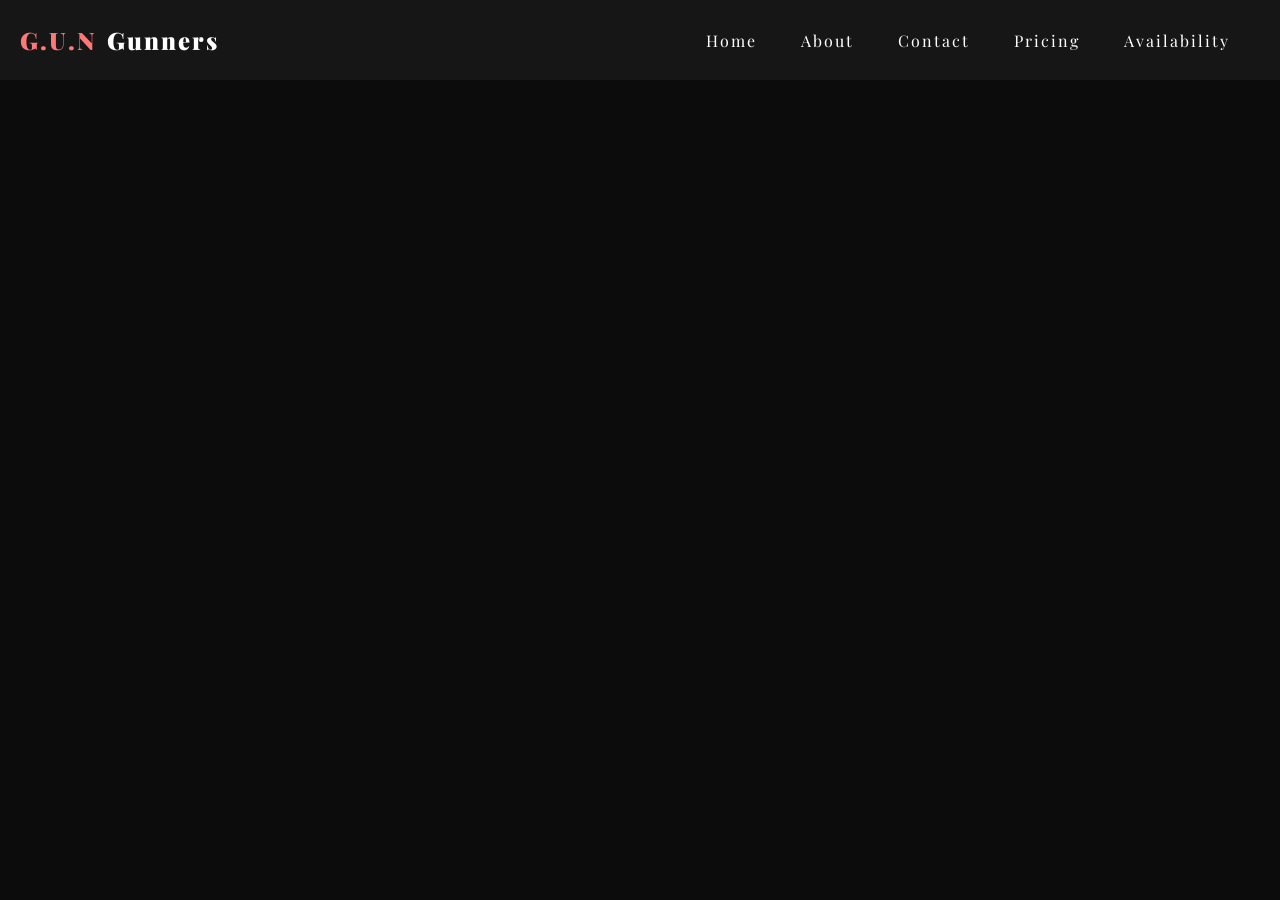
==== Pages/about.html @ 261d213e "InitialPush" ====
<!doctype html>
<html lang="en">
  <head>
    <meta charset="UTF-8" />
    <meta name="viewport" content="width=device-width, initial-scale=1.0" />
    <title>GUN | About</title>
    <link rel="stylesheet" href="../Styles/general.css" />
    <link rel="stylesheet" href="../Styles/loader.css" />
    <script src="../Javascript/loader.js"></script>
    <!--Fonts-->
    <link rel="preconnect" href="https://fonts.googleapis.com" />
    <link rel="preconnect" href="https://fonts.gstatic.com" crossorigin />
    <link
      href="https://fonts.googleapis.com/css2?family=Playfair+Display:ital,wght@0,400..900;1,400..900&display=swap"
      rel="stylesheet"
    />
  </head>
  <body>
    <div id="loader">
      <div class="spinner">
        <img
          src="https://static.vecteezy.com/system/resources/previews/036/646/696/non_2x/gun-free-vector.png"
          alt="Loading Icon"
        />
      </div>
    </div>
    <div class="nav">
      <h1 class="gun">G.U.N</h1>
      <h1>Gunners</h1>
      <div class="navright">
        <a href="./home.html">Home</a>
        <a href="">About</a>
        <a href="">Contact</a>
        <a href="">Pricing</a>
        <a href="">Availability</a>
      </div>
    </div>
  </body>
</html>
---- Styles/general.css ----
body {
    margin: 0;
    padding: 0;
     font-family: "Playfair Display", serif;
    background-color: rgb(12, 12, 12);
    color: white;
}

.nav {
    background-color: rgb(22, 22, 22);
    padding: 10px;
    margin: 0px;
    display: flex;
    align-items: center;
    height: 60px;
}

.nav h1 {
    margin-left: 10px;
    font-size: 1.5em;
    font-weight: 900;
    letter-spacing: 2px;
}

 .gun{
    color: rgb(255, 120, 120);
    margin-left: 20px;
    font-weight: 700;
    letter-spacing: 2px;
}

.nav a {
    color: white;
    text-decoration: none;
    margin-right: 40px;
    font-size: 1em;
    font-weight: 400;
    letter-spacing: 2px;
}

.navright {
    margin-left: auto;
    float: right;
}

.nav a:hover {
    text-decoration: underline;
}
---- Styles/loader.css ----
#loader {
    width: 100%;
    height: 100%;
  position: fixed;
  inset: 0;
  display: flex;
  align-items: center;
  justify-content: center;
  z-index: 9999;
  background-color: rgb(0, 0, 0);
  transition: opacity 0.4s ease, visibility 0.4s ease;
}

#loader.hidden {
  opacity: 0;
  visibility: hidden;
}

.spinner {
  border: 8px solid #1a1a1a;
  border-radius: 50%;
  animation: backspin 1.5s cubic-bezier(0.4, 0, 0.2, 1) infinite;
}

.spinner img{
  width: auto;
  height: 100px;
  border-top-color: #ffffff4f;
  border-radius: 50%;
  animation: spin 1.5s cubic-bezier(0.4, 0, 0.2, 1) infinite;
}

@keyframes spin {
  to { transform: rotate(720deg); }
}

@keyframes backspin {
  to { transform: rotate(-360deg); }
}
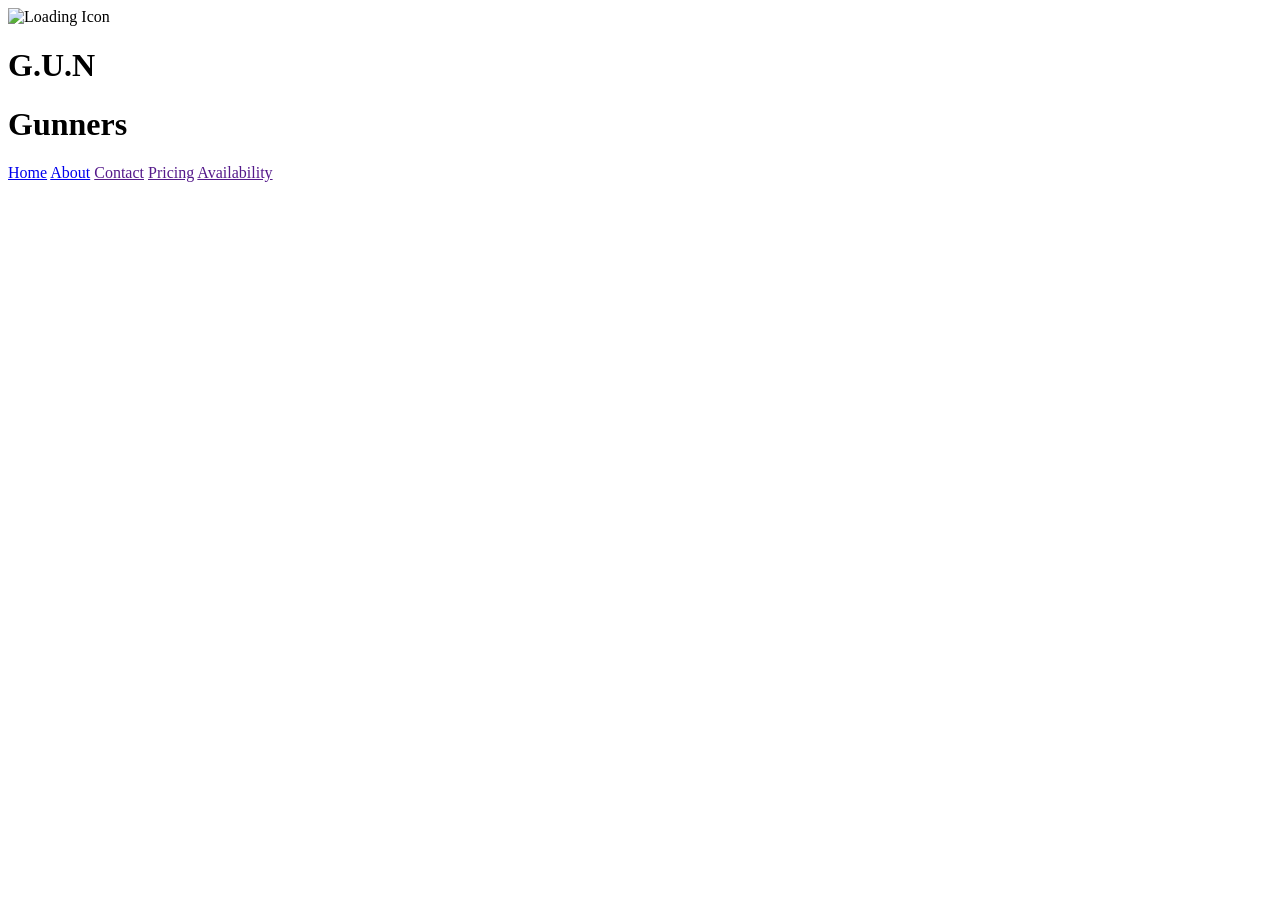
==== commit 8988ff5d: "Update about page title and links Rename page title to 'GUN | Gunners' and correct resource and navi" ====
--- a/Pages/about.html
+++ b/Pages/about.html
@@ -3,10 +3,10 @@
   <head>
     <meta charset="UTF-8" />
     <meta name="viewport" content="width=device-width, initial-scale=1.0" />
-    <title>GUN | About</title>
-    <link rel="stylesheet" href="../Styles/general.css" />
-    <link rel="stylesheet" href="../Styles/loader.css" />
-    <script src="../Javascript/loader.js"></script>
+    <title>GUN | Gunners</title>
+    <link rel="stylesheet" href="Styles/general.css" />
+    <link rel="stylesheet" href="Styles/loader.css" />
+    <script src="Javascript/loader.js"></script>
     <!--Fonts-->
     <link rel="preconnect" href="https://fonts.googleapis.com" />
     <link rel="preconnect" href="https://fonts.gstatic.com" crossorigin />
@@ -28,8 +28,8 @@
       <h1 class="gun">G.U.N</h1>
       <h1>Gunners</h1>
       <div class="navright">
-        <a href="./home.html">Home</a>
-        <a href="">About</a>
+        <a href="./index.html">Home</a>
+        <a href="Pages/about.html">About</a>
         <a href="">Contact</a>
         <a href="">Pricing</a>
         <a href="">Availability</a>
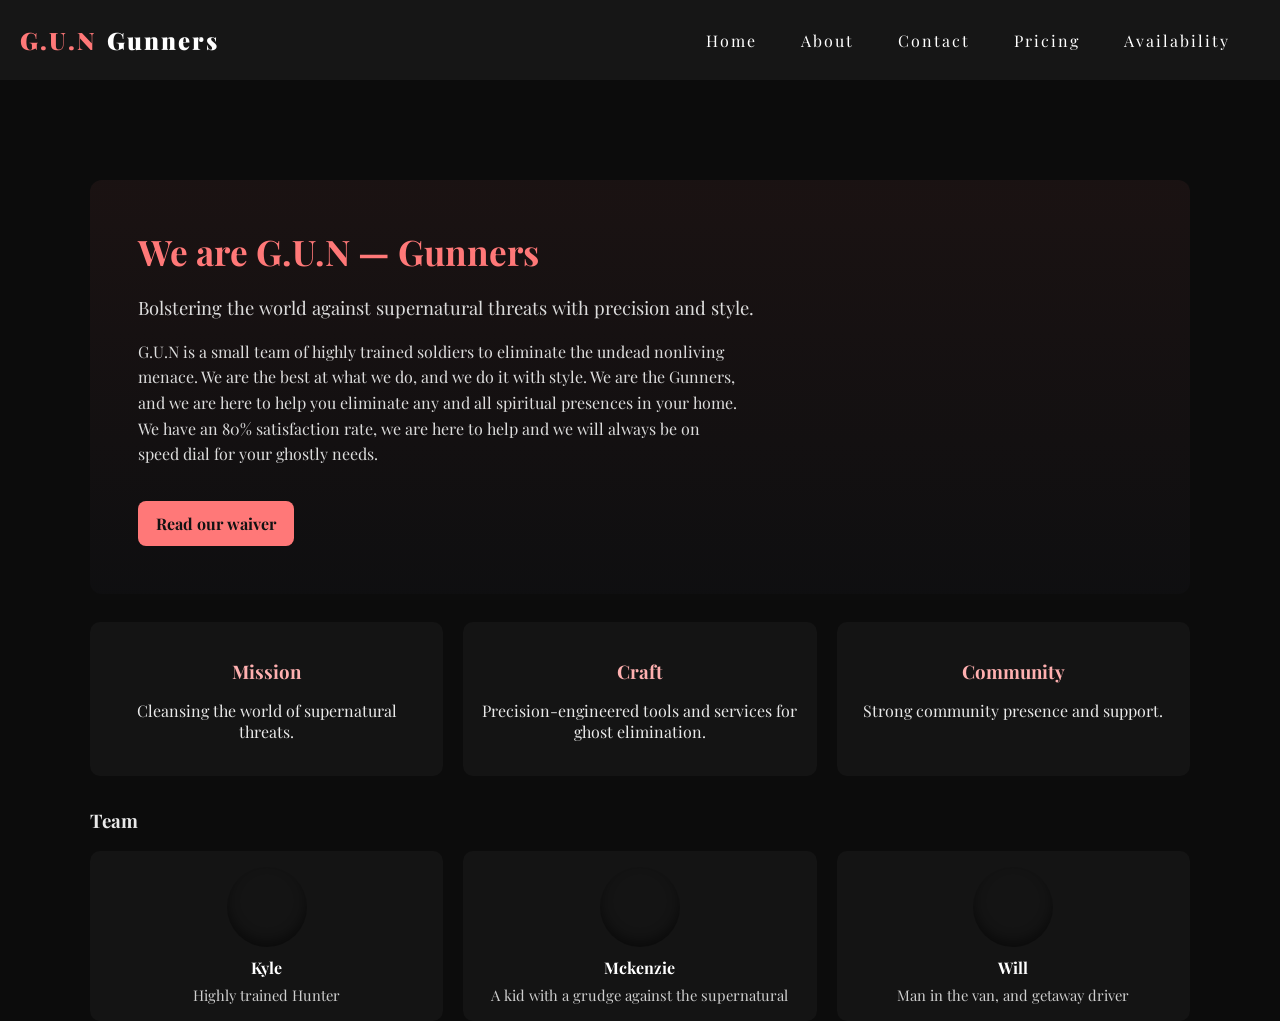
==== commit cf0e69f0: "Add About page, styles, and waiver asset Introduce a full About page and supporting styles: add Page" ====
--- a/Pages/about.html
+++ b/Pages/about.html
@@ -4,9 +4,10 @@
     <meta charset="UTF-8" />
     <meta name="viewport" content="width=device-width, initial-scale=1.0" />
     <title>GUN | Gunners</title>
-    <link rel="stylesheet" href="Styles/general.css" />
-    <link rel="stylesheet" href="Styles/loader.css" />
-    <script src="Javascript/loader.js"></script>
+    <link rel="stylesheet" href="../Styles/general.css" />
+    <link rel="stylesheet" href="../Styles/about.css" />
+    <link rel="stylesheet" href="../Styles/loader.css" />
+    <script src="../Javascript/loader.js"></script>
     <!--Fonts-->
     <link rel="preconnect" href="https://fonts.googleapis.com" />
     <link rel="preconnect" href="https://fonts.gstatic.com" crossorigin />
@@ -28,12 +29,70 @@
       <h1 class="gun">G.U.N</h1>
       <h1>Gunners</h1>
       <div class="navright">
-        <a href="./index.html">Home</a>
-        <a href="Pages/about.html">About</a>
+        <a href="../index.html">Home</a>
+        <a href="../Pages/about.html">About</a>
         <a href="">Contact</a>
         <a href="">Pricing</a>
         <a href="">Availability</a>
       </div>
     </div>
+    <main class="about">
+      <section class="about-hero">
+        <div class="about-inner">
+          <h2>We are G.U.N — Gunners</h2>
+          <p class="lead">
+            Bolstering the world against supernatural threats with precision and
+            style.
+          </p>
+          <p>
+            G.U.N is a small team of highly trained soldiers to eliminate the
+            undead nonliving menace. We are the best at what we do, and we do it
+            with style. We are the Gunners, and we are here to help you
+            eliminate any and all spiritual presences in your home. We have an
+            80% satisfaction rate, we are here to help and we will always be on
+            speed dial for your ghostly needs.
+          </p>
+          <a class="cta" href="../Assets/GUNNERS_Waiver_Simplified.docx"
+            >Read our waiver</a
+          >
+        </div>
+      </section>
+
+      <section class="about-values">
+        <div class="value">
+          <h3>Mission</h3>
+          <p>Cleansing the world of supernatural threats.</p>
+        </div>
+        <div class="value">
+          <h3>Craft</h3>
+          <p>Precision-engineered tools and services for ghost elimination.</p>
+        </div>
+        <div class="value">
+          <h3>Community</h3>
+          <p>Strong community presence and support.</p>
+        </div>
+      </section>
+
+      <section class="team">
+        <h3>Team</h3>
+        <div class="team-grid">
+          <div class="member">
+            <div class="avatar1" aria-hidden="true"></div>
+            <strong>Kyle</strong>
+            <span>Highly trained Hunter</span>
+          </div>
+          <div class="member">
+            <div class="avatar2" aria-hidden="true"></div>
+            <strong>Mckenzie</strong>
+            <span>A kid with a grudge against the supernatural</span>
+          </div>
+          <div class="member">
+            <div class="avatar3" aria-hidden="true"></div>
+            <strong>Will</strong>
+            <span>Man in the van, and getaway driver</span>
+          </div>
+        </div>
+      </section>
+    </main>
   </body>
 </html>
--- a/Styles/general.css
+++ b/Styles/general.css
@@ -0,0 +1,54 @@
+body {
+    margin: 0;
+    padding: 0;
+     font-family: "Playfair Display", serif;
+    background-color: rgb(12, 12, 12);
+    color: white;
+}
+
+.nav {
+    background-color: rgb(22, 22, 22);
+    padding: 10px;
+    margin: 0px;
+    display: flex;
+    align-items: center;
+    height: 60px;
+}
+
+.nav h1 {
+    margin-left: 10px;
+    font-size: 1.5em;
+    font-weight: 900;
+    letter-spacing: 2px;
+}
+
+ .gun{
+    color: rgb(255, 120, 120);
+    margin-left: 20px;
+    font-weight: 700;
+    letter-spacing: 2px;
+}
+
+.nav a {
+    color: white;
+    text-decoration: none;
+    margin-right: 40px;
+    font-size: 1em;
+    font-weight: 400;
+    letter-spacing: 2px;
+}
+
+.navright {
+    margin-left: auto;
+    float: right;
+}
+
+.nav a:hover {
+    text-decoration: underline;
+}
+
+@media (max-width: 800px) {
+  .about-hero { padding: 28px; text-align: center; }
+  .about-inner p { max-width: 100%; }
+  .about-values { grid-template-columns: 1fr; }
+}
--- a/Styles/about.css
+++ b/Styles/about.css
@@ -0,0 +1,121 @@
+/* About page styles */
+.about {
+    max-width: 1100px;
+    margin: 0px auto;
+    color: #eaeaea;
+    position: absolute;
+    top: 50%;
+    left: 0;
+    right: 0;
+    bottom: 0;
+    transform: translateY(-60%);
+}
+
+.about-hero {
+    background: linear-gradient(180deg, rgba(255,120,120,0.06), rgba(30,30,40,0.15));
+    padding: 48px;
+    border-radius: 12px;
+    text-align: left;
+}
+
+.about-inner h2 {
+    color: rgb(255,120,120);
+    font-size: 2.2rem;
+    margin: 0 0 10px 0;
+}
+
+.lead {
+    color: rgb(183,183,255);
+    font-size: 1.15rem;
+    margin-bottom: 14px;
+}
+
+.about-hero p {
+    max-width: 60ch;
+    line-height: 1.6;
+    color: #ddd;
+}
+
+.cta {
+    display: inline-block;
+    margin-top: 18px;
+    background: rgb(255,120,120);
+    color: rgb(18,18,18);
+    padding: 12px 18px;
+    border-radius: 8px;
+    text-decoration: none;
+    font-weight: 700;
+}
+
+.about-values {
+    display: grid;
+    grid-template-columns: repeat(3, 1fr);
+    gap: 20px;
+    margin-top: 28px;
+}
+
+.value {
+    background: rgba(255,255,255,0.03);
+    padding: 18px;
+    border-radius: 10px;
+    text-align: center;
+}
+
+.value h3 {
+    color: rgb(255,176,176);
+    margin-bottom: 8px;
+}
+
+.team {
+    margin-top: 32px;
+}
+
+.team-grid {
+    display: grid;
+    grid-template-columns: repeat(auto-fit, minmax(180px, 1fr));
+    gap: 20px;
+    margin-top: 12px;
+}
+
+.member {
+    background: rgba(255,255,255,0.03);
+    padding: 16px;
+    border-radius: 10px;
+    text-align: center;
+}
+
+.avatar1 {
+    width: 80px;
+    height: 80px;
+    border-radius: 50%;
+    margin: 0 auto 10px auto;
+        background-repeat: no-repeat;
+    background-size: cover;
+    background-image: url(https://lh3.googleusercontent.com/-c_p_NeZN6-E/AAAAAAAAAAI/AAAAAAAAAAA/ALKGfkku_kds9aCvwapoxHcbldButVW8TQ/photo.jpg?sz=46);    
+    box-shadow: inset 0 -6px 12px rgba(0,0,0,0.45);
+}
+
+.avatar2 {
+    width: 80px;
+    height: 80px;
+    border-radius: 50%;
+    margin: 0 auto 10px auto;
+        background-repeat: no-repeat;
+    background-size: cover;
+    background-image: url(https://lh3.googleusercontent.com/a-/ALV-UjXvYgF8zJrlhWmJopChdHIAsp3TP4Xgc33hmLQvQ-paSGYWtl4c=s32-c);    
+    box-shadow: inset 0 -6px 12px rgba(0,0,0,0.45);
+}
+
+.avatar3 {
+    width: 80px;
+    height: 80px;
+    border-radius: 50%;
+    margin: 0 auto 10px auto;
+    background-repeat: no-repeat;
+    background-size: cover;
+    background-image: url(https://lh3.googleusercontent.com/a-/ALV-UjWmW5YntpkkYHZAelb8zaBDqqymEpJm0CzOE7sKHo0dmB-j5oS2=s32-c);    
+    box-shadow: inset 0 -6px 12px rgba(0,0,0,0.45);
+}
+
+.member strong { display: block; margin-bottom: 6px; color: #fff; }
+.member span { color: #cfcfcf; font-size: 0.92rem; }
--- a/Styles/loader.css
+++ b/Styles/loader.css
@@ -0,0 +1,39 @@
+#loader {
+    width: 100%;
+    height: 100%;
+  position: fixed;
+  inset: 0;
+  display: flex;
+  align-items: center;
+  justify-content: center;
+  z-index: 9999;
+  background-color: rgb(0, 0, 0);
+  transition: opacity 0.4s ease, visibility 0.4s ease;
+}
+
+#loader.hidden {
+  opacity: 0;
+  visibility: hidden;
+}
+
+.spinner {
+  border: 8px solid #1a1a1a;
+  border-radius: 50%;
+  animation: backspin 1.5s cubic-bezier(0.4, 0, 0.2, 1) infinite;
+}
+
+.spinner img{
+  width: auto;
+  height: 100px;
+  border-top-color: #ffffff4f;
+  border-radius: 50%;
+  animation: spin 1.5s cubic-bezier(0.4, 0, 0.2, 1) infinite;
+}
+
+@keyframes spin {
+  to { transform: rotate(720deg); }
+}
+
+@keyframes backspin {
+  to { transform: rotate(-360deg); }
+}
